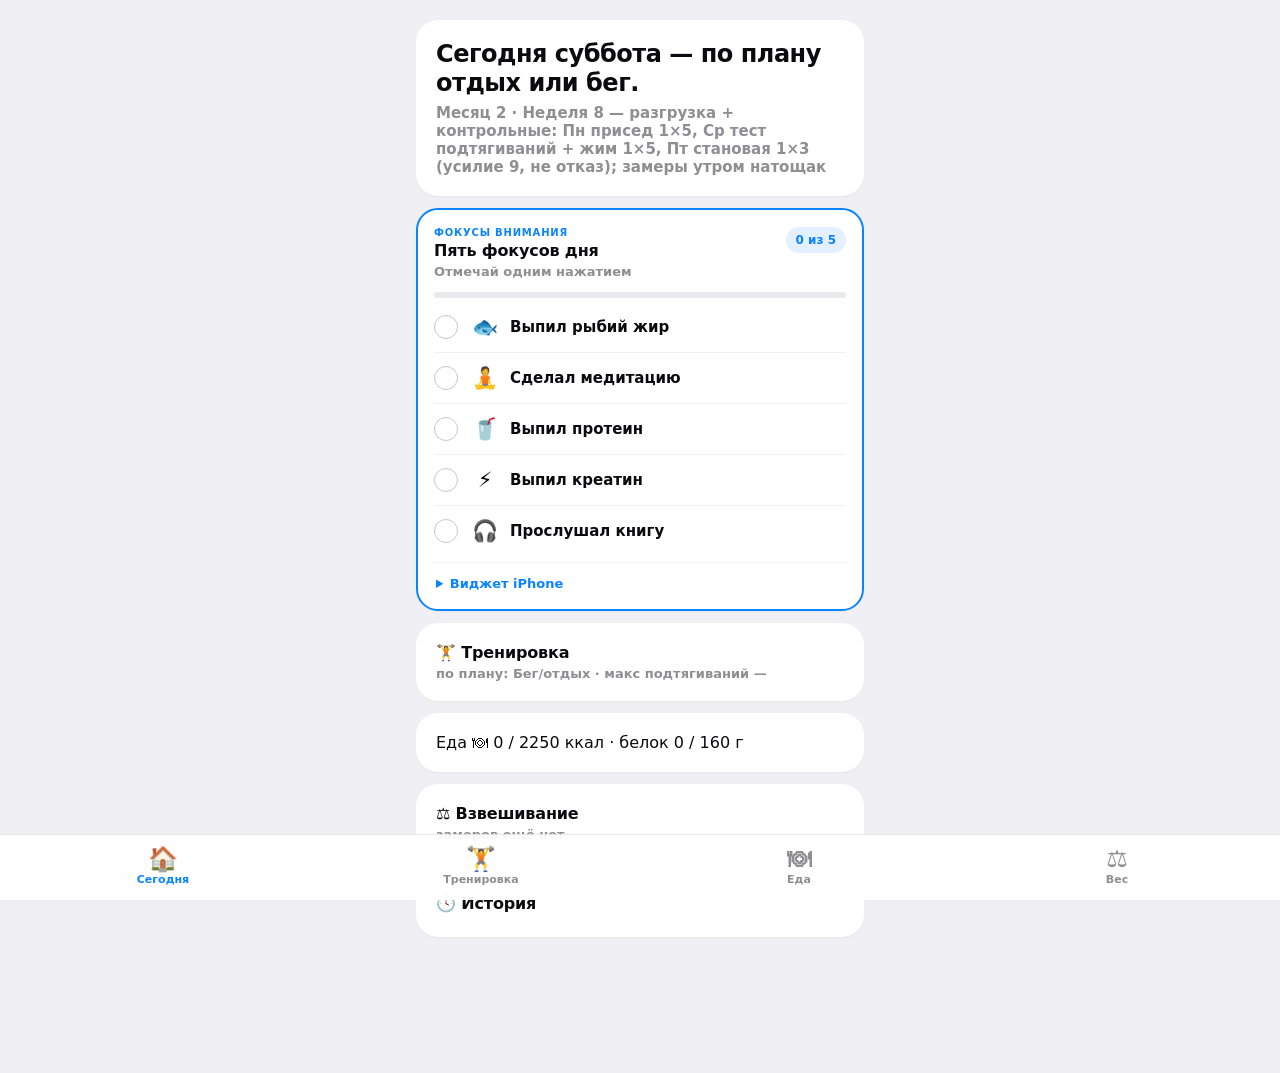
==== index.html @ a77c5654 "deploy: обновление приложения" ====
<!doctype html>
<html lang="ru">
<head>
<meta charset="utf-8">
<meta name="viewport" content="width=device-width, initial-scale=1, viewport-fit=cover">
<meta name="theme-color" content="#EFEFF4">
<title>Тренер</title>
<link rel="stylesheet" href="style.css">
<link rel="manifest" href="manifest.webmanifest">
<link rel="apple-touch-icon" href="icons/icon-180.png">
</head>
<body>
<div class="wrap">

  <!-- Экран: Сегодня (хаб) -->
  <section id="screen-today">
    <div class="card big">
      <h1 id="today-title"></h1>
      <div class="s" id="today-week"></div>
    </div>

    <button type="button" class="card accent card-btn" id="resume-tile" hidden></button>
    <button type="button" class="card card-btn" id="backup-tile" hidden></button>

    <div class="card habits-card" id="habits-card">
      <div class="habits-head">
        <div>
          <div class="habits-eyebrow">ФОКУСЫ ВНИМАНИЯ</div>
          <div class="history-title">Пять фокусов дня</div>
          <div class="history-sub" id="habits-summary"></div>
        </div>
        <div class="habits-count" id="habits-count"></div>
      </div>
      <div class="habits-progress" aria-hidden="true"><div id="habits-progress-fill"></div></div>
      <div class="habits-list">
        <button type="button" class="habit-row" id="habit-fish_oil" aria-pressed="false">
          <span class="habit-check" aria-hidden="true"></span>
          <span class="habit-icon" aria-hidden="true">🐟</span>
          <span class="habit-name">Выпил рыбий жир</span>
        </button>
        <button type="button" class="habit-row" id="habit-meditation" aria-pressed="false">
          <span class="habit-check" aria-hidden="true"></span>
          <span class="habit-icon" aria-hidden="true">🧘</span>
          <span class="habit-name">Сделал медитацию</span>
        </button>
        <button type="button" class="habit-row" id="habit-protein" aria-pressed="false">
          <span class="habit-check" aria-hidden="true"></span>
          <span class="habit-icon" aria-hidden="true">🥤</span>
          <span class="habit-name">Выпил протеин</span>
        </button>
        <button type="button" class="habit-row" id="habit-creatine" aria-pressed="false">
          <span class="habit-check" aria-hidden="true"></span>
          <span class="habit-icon" aria-hidden="true">⚡</span>
          <span class="habit-name">Выпил креатин</span>
        </button>
        <button type="button" class="habit-row" id="habit-audiobook" aria-pressed="false">
          <span class="habit-check" aria-hidden="true"></span>
          <span class="habit-icon" aria-hidden="true">🎧</span>
          <span class="habit-name">Прослушал книгу</span>
        </button>
      </div>
      <details class="focus-widget-settings" id="focus-widget-settings">
        <summary>Виджет iPhone</summary>
        <div class="focus-widget-body">
          <p class="focus-widget-lead">Отмечай фокусы здесь. Виджет на главном экране только показывает их и по нажатию открывает «Тренер».</p>

          <div id="focus-widget-disconnected">
            <ol class="focus-widget-steps">
              <li>Создай бесплатный GitHub-токен с единственным правом <b>Gists: Read and write</b>.</li>
              <li>Вставь его ниже — приложение само создаст secret Gist.</li>
            </ol>
            <a class="focus-widget-link" href="https://github.com/settings/personal-access-tokens/new" target="_blank" rel="noreferrer">Создать токен на GitHub ↗</a>
            <label class="focus-widget-label" for="focus-widget-token">GitHub-токен</label>
            <input type="password" id="focus-widget-token" class="focus-widget-input" autocomplete="off" autocapitalize="off" spellcheck="false" placeholder="github_pat_…">
            <button type="button" class="btn btn-accent btn-wide" id="focus-widget-connect">Подключить виджет</button>
            <p class="focus-widget-privacy">Токен хранится только на этом iPhone и не входит в резервную копию. В Gist передаются лишь пять отметок за сегодня.</p>
          </div>

          <div id="focus-widget-connected" hidden>
            <div class="focus-widget-ready">✓ Синхронизация подключена</div>
            <label class="focus-widget-label" for="focus-widget-gist-id">Код виджета для Scriptable</label>
            <div class="focus-widget-code-row">
              <input type="text" id="focus-widget-gist-id" class="focus-widget-input" readonly>
              <button type="button" class="btn" id="focus-widget-copy">Копировать</button>
            </div>
            <a class="btn btn-wide focus-widget-download" id="focus-widget-download" href="widget/focus-widget.js" download="Фокусы дня.js">Скачать скрипт виджета</a>
            <a class="focus-widget-link" href="widget/setup.html" target="_blank">Инструкция установки ↗</a>
            <button type="button" class="focus-widget-reset" id="focus-widget-reset">Сбросить подключение на этом iPhone</button>
          </div>

          <p class="focus-widget-status" id="focus-widget-status" hidden></p>
          <p class="error focus-widget-error" id="focus-widget-error" hidden></p>
        </div>
      </details>
      <div class="focus-viewer-notice" id="focus-viewer-notice" hidden></div>
    </div>

    <button type="button" class="card card-btn" id="hub-workout-tile">
      <div class="history-title">🏋️ Тренировка</div>
      <div class="history-sub" id="hub-workout-sub"></div>
    </button>

    <button type="button" class="card card-btn" id="food-tile">Еда 🍽</button>

    <button type="button" class="card card-btn" id="hub-weights-tile">
      <div class="history-title">⚖️ Взвешивание</div>
      <div class="history-sub" id="hub-weights-sub"></div>
    </button>

    <button type="button" class="card card-btn" id="hub-history-tile">
      <div class="history-title">🕓 История</div>
    </button>

    <div class="error" id="today-error" hidden></div>
  </section>

  <!-- Экран: Тренировка -->
  <section id="screen-workout" hidden>
    <div class="card big">
      <h1 id="workout-title"></h1>
      <div class="s" id="workout-week"></div>
    </div>

    <button type="button" class="card accent card-btn" id="workout-resume-tile" hidden></button>
    <button type="button" class="card accent card-btn" id="workout-measure-tile" hidden>Замеры 📏 — рабочие максимумы месяца</button>
    <button type="button" class="card card-btn" id="workout-boost-tile" hidden></button>

    <button type="button" class="card mini card-btn" id="workout-pullup-tile">
      <div class="l">Максимум подтягиваний</div>
      <div class="v" id="workout-pullup-value"></div>
    </button>
    <div class="error" id="workout-error" hidden></div>

    <div class="grid grid2">
      <button type="button" class="btn" id="btn-day-a">Силовая A</button>
      <button type="button" class="btn" id="btn-day-b">Силовая B</button>
      <button type="button" class="btn" id="btn-day-c">Силовая C</button>
      <button type="button" class="btn" id="btn-run">Бег 🏃</button>
    </div>
  </section>

  <!-- Экран: История -->
  <section id="screen-history" hidden>
    <div class="hd"><span class="step">История</span></div>

    <div class="card flash" id="history-flash" hidden></div>

    <!-- Кнопки над списком: копии историй копятся, листать вниз за кнопками неудобно (заказ CEO 08.07). -->
    <div class="grid grid2">
      <button type="button" class="btn" id="history-export">Сохранить копию 📤</button>
      <button type="button" class="btn" id="history-import">Восстановить из копии 📥</button>
    </div>
    <input type="file" id="history-file-input" accept="application/json,.json" hidden>
    <div class="error" id="history-error" hidden></div>

    <button type="button" class="btn btn-wide" id="btn-history-back">← Сегодня</button>

    <div id="history-list"></div>
  </section>

  <!-- Экран: Сессия -->
  <section id="screen-session" hidden>
    <div class="hd"><span class="step" id="session-step"></span><span class="pill" id="session-pill"></span></div>

    <div class="card strip" id="session-strip" hidden></div>

    <div class="card flash" id="session-flash" hidden></div>

    <div class="effort-overlay" id="session-effort" hidden>
      <div class="effort-sheet" id="session-effort-sheet" role="dialog" aria-modal="true" aria-labelledby="session-effort-title" tabindex="-1">
        <div class="session-eyebrow">Упражнение записано</div>
        <h2 id="session-effort-title">Насколько тяжело было?</h2>
        <p class="effort-exercise" id="session-effort-exercise"></p>
        <label class="effort-comment-label" for="session-effort-comment">Комментарий на следующий раз</label>
        <textarea id="session-effort-comment" class="effort-comment-input" rows="2" maxlength="160" placeholder="Например: добавить 2,5 кг (необязательно)"></textarea>
        <p class="effort-comment-help">Покажем его рядом с результатом прошлой тренировки.</p>
        <div class="effort-grid" id="session-effort-grid" aria-label="Фактическое усилие от 1 до 10"></div>
        <div class="effort-scale-help"><span>1 — очень легко</span><span>10 — предел</span></div>
        <p class="effort-rir">7 ≈ осталось 3 повтора · 8 ≈ 2 · 9 ≈ 1</p>
        <button type="button" class="btn btn-accent btn-wide effort-save" id="session-effort-save" disabled>Сохранить</button>
      </div>
    </div>

    <div class="card big session-exercise-card">
      <div class="session-exercise-head">
        <div class="session-exercise-copy">
          <div class="session-eyebrow">Текущее упражнение</div>
          <h1 id="session-exercise"></h1>
        </div>
      </div>
      <div class="session-scheme-chips" id="session-scheme"></div>
      <div class="note" id="session-note" hidden></div>

      <div class="session-previous" id="session-last">
        <div class="session-previous-head">
          <div class="l">Прошлый раз</div>
          <div class="session-previous-date" id="session-last-date" hidden></div>
        </div>
        <div class="session-last-sets" id="session-last-value"></div>
        <div class="session-last-comment" id="session-last-comment" hidden></div>
      </div>

      <button type="button" class="session-meta-row session-meta-button" id="session-pullup-max" hidden>
        <div class="l">Максимум подтягиваний</div>
        <div class="v" id="session-pullup-max-value"></div>
      </button>

      <div class="session-meta-row" id="session-recorded" hidden>
        <div class="l">Записано</div>
        <div class="v" id="session-recorded-value"></div>
      </div>
    </div>

    <div class="input-row" id="session-input-row">
      <input type="text" inputmode="text" id="session-input" placeholder="напр. 50-5,5,5 или 50-5 52-5">
      <button type="button" class="btn btn-accent" id="session-submit">Записать</button>
    </div>
    <div class="error" id="session-error" hidden></div>

    <button type="button" class="card card-btn timer" id="session-timer" aria-label="Запустить таймер отдыха на 2 минуты">
      <div class="l" id="session-timer-label">Отдых · нажми запустить</div>
      <div class="timer-digits" id="session-timer-value">2:00</div>
    </button>
    <div class="grid grid2 rest-presets">
      <button type="button" class="btn" id="btn-rest-a" data-duration="60" aria-label="Запустить таймер отдыха на 1:00">1:00</button>
      <button type="button" class="btn" id="btn-rest-b" data-duration="90" aria-label="Запустить таймер отдыха на 1:30">1:30</button>
    </div>

    <!-- Кнопка «Больно 🚑» убрана по решению CEO 10.07.2026 (не актуальна).
         painFlag в модели данных и рендер старых записей «🚑 больно» в истории сохранены. -->
    <div class="grid grid2" id="session-actions">
      <button type="button" class="btn btn-accent" id="session-same">Так же ✅</button>
      <button type="button" class="btn" id="session-skip">Пропуск ⏭</button>
    </div>

    <div class="grid grid2">
      <button type="button" class="btn" id="session-back">← назад</button>
      <button type="button" class="btn" id="session-forward">вперёд →</button>
    </div>
  </section>

  <!-- Экран: итоги завершённой силовой -->
  <section id="screen-done" hidden>
    <div class="card big done-hero">
      <div class="session-eyebrow" id="done-eyebrow"></div>
      <h1>Тренировка завершена 💪</h1>
      <div class="s" id="done-summary"></div>
    </div>
    <div class="card done-card">
      <div class="history-title">Итоги тренировки</div>
      <div class="done-list" id="done-list"></div>
    </div>
    <button type="button" class="btn btn-wide btn-accent" id="done-back">Окей</button>
    <button type="button" class="btn btn-wide" id="done-edit">Исправить результаты</button>
  </section>

  <!-- Экран: Бег -->
  <section id="screen-run" hidden>
    <div class="card big"><h1>Пробежка записана 🏃</h1></div>
    <div class="input-row">
      <input type="text" id="run-input" placeholder="напр. 5 км, 30 мин">
    </div>
    <button type="button" class="btn btn-wide btn-accent" id="run-done">Готово</button>
  </section>

  <!-- Экран: Еда (дневник калорий; дизайн_питание_фото_еды.md) -->
  <section id="screen-food" hidden>
    <div class="hd"><span class="step">Еда</span></div>

    <div class="card flash" id="food-flash" hidden></div>

    <div class="card big">
      <h1 id="food-totals-kcal"></h1>
      <div class="bar"><div class="bar-fill" id="food-bar-kcal"></div></div>
      <div class="s" id="food-totals-protein"></div>
      <div class="bar"><div class="bar-fill accent" id="food-bar-protein"></div></div>
    </div>

    <button type="button" class="card accent card-btn" id="food-pending-tile" hidden></button>

    <div class="card mini" id="food-busy" hidden><div class="v">Распознаю… ⏳</div></div>

    <div class="card" id="food-draft" hidden>
      <div class="l">Проверь и запиши</div>
      <div class="input-row">
        <input type="text" id="food-draft-name" placeholder="название блюда">
      </div>
      <div class="input-row">
        <input type="number" inputmode="numeric" id="food-draft-kcal" placeholder="ккал">
        <input type="number" inputmode="numeric" id="food-draft-protein" placeholder="белок, г">
      </div>
      <div class="grid grid3" id="food-portion-row">
        <button type="button" class="btn" id="food-portion-half">½ порции</button>
        <button type="button" class="btn" id="food-portion-one">1</button>
        <button type="button" class="btn" id="food-portion-big">1½</button>
      </div>
      <div class="grid grid2">
        <button type="button" class="btn btn-accent" id="food-draft-save">Записать</button>
        <button type="button" class="btn" id="food-draft-cancel">Отмена</button>
      </div>
      <button type="button" class="btn btn-wide btn-danger" id="food-draft-delete" hidden>Удалить запись</button>
    </div>

    <div id="food-list"></div>

    <div class="grid grid2">
      <button type="button" class="btn btn-accent" id="food-photo-btn">📷 Фото</button>
      <button type="button" class="btn" id="food-text-btn">✍️ Текстом</button>
    </div>
    <input type="file" id="food-file-input" accept="image/*" hidden>

    <div class="input-row" id="food-text-row" hidden>
      <input type="text" id="food-text-input" placeholder="напр. 2 яйца и творог 200 г">
      <button type="button" class="btn btn-accent" id="food-text-submit">Оценить</button>
    </div>

    <div class="error" id="food-error" hidden></div>

    <div class="card" id="food-settings" hidden>
      <div class="l">Настройки еды</div>
      <input type="password" id="food-key-input" placeholder="Ключ API (sk-ant-…)">
      <div class="input-row">
        <input type="number" inputmode="numeric" id="food-goal-kcal" placeholder="цель, ккал">
        <input type="number" inputmode="numeric" id="food-goal-protein" placeholder="цель белка, г">
      </div>
      <button type="button" class="btn btn-wide" id="food-settings-save">Сохранить настройки</button>
    </div>
    <button type="button" class="btn btn-wide" id="food-settings-btn">⚙️ Настройки еды</button>

    <button type="button" class="btn btn-wide" id="food-back">← Сегодня</button>
  </section>

  <!-- Экран: Взвешивание (дизайн_v7_хаб_и_взвешивание.md, раздел 2) -->
  <section id="screen-weights" hidden>
    <div class="hd"><span class="step">Взвешивание</span></div>

    <div class="card flash" id="weights-flash" hidden></div>

    <div class="card big">
      <h1 id="weights-latest-value"></h1>
      <div class="s" id="weights-latest-sub"></div>
    </div>

    <button type="button" class="card card-btn tile-row" id="weights-bodycomp-tile" hidden>
      <div>
        <div class="history-title">🧬 Состав тела</div>
        <div class="history-sub" id="weights-bodycomp-sub"></div>
      </div>
      <div class="tile-arr">›</div>
    </button>

    <div class="card mini" id="weights-busy" hidden><div class="v">Распознаю… ⏳</div></div>

    <div class="card" id="weights-draft" hidden>
      <div class="l">Проверь и запиши</div>
      <div class="input-row">
        <input type="number" inputmode="decimal" id="wd-weight" placeholder="вес, кг">
      </div>
      <div class="input-row">
        <input type="number" inputmode="decimal" id="wd-fatPct" placeholder="жир, %">
        <input type="number" inputmode="decimal" id="wd-muscleKg" placeholder="мышцы, кг">
      </div>
      <div class="l" style="margin-top:10px">Состав тела (со скрина)</div>
      <div class="input-row">
        <input type="number" inputmode="decimal" id="wd-subFatPct" placeholder="подкожный жир, %">
        <input type="number" inputmode="decimal" id="wd-visceral" placeholder="висцеральный жир">
      </div>
      <div class="input-row">
        <input type="number" inputmode="decimal" id="wd-waterPct" placeholder="вода, %">
        <input type="number" inputmode="decimal" id="wd-musclePct" placeholder="доля мышц, %">
      </div>
      <div class="input-row">
        <input type="number" inputmode="decimal" id="wd-skeletalPct" placeholder="скелетные мышцы, %">
        <input type="number" inputmode="decimal" id="wd-proteinPct" placeholder="белок, %">
      </div>
      <div class="input-row">
        <input type="number" inputmode="decimal" id="wd-boneKg" placeholder="кости, кг">
        <input type="number" inputmode="decimal" id="wd-leanKg" placeholder="без жира, кг">
      </div>
      <div class="input-row">
        <input type="number" inputmode="decimal" id="wd-bmrKcal" placeholder="базовый расход, ккал">
        <input type="number" inputmode="decimal" id="wd-bmi" placeholder="ИМТ">
      </div>
      <div class="input-row">
        <input type="number" inputmode="decimal" id="wd-bioAge" placeholder="биологический возраст">
      </div>
      <div class="grid grid2">
        <button type="button" class="btn btn-accent" id="weights-draft-save">Записать</button>
        <button type="button" class="btn" id="weights-draft-cancel">Отмена</button>
      </div>
      <button type="button" class="btn btn-wide btn-danger" id="weights-draft-delete" hidden>Удалить запись</button>
    </div>

    <div id="weights-list"></div>

    <div class="grid grid2">
      <button type="button" class="btn btn-accent" id="weights-screen-btn">📷 Скрин весов</button>
      <button type="button" class="btn" id="weights-manual-btn">✍️ Вручную</button>
    </div>
    <input type="file" id="weights-file-input" accept="image/*" multiple hidden>

    <div class="error" id="weights-error" hidden></div>
  </section>

  <section id="screen-bodycomp" hidden>
    <div class="hd"><span class="step">Состав тела</span><button type="button" class="pill" id="bodycomp-back">← Вес</button></div>
    <div class="card" id="bodycomp-card"></div>
  </section>

</div>
<nav id="tabbar">
  <button type="button" class="tab" id="tab-today"><span class="i">🏠</span>Сегодня</button>
  <button type="button" class="tab" id="tab-workout"><span class="i">🏋️</span>Тренировка</button>
  <button type="button" class="tab" id="tab-food"><span class="i">🍽</span>Еда</button>
  <button type="button" class="tab" id="tab-weights"><span class="i">⚖️</span>Вес</button>
</nav>
<div id="app-version" class="app-version" hidden></div>
<script type="module" src="ui/app.js"></script>
<script>
if ("serviceWorker" in navigator) navigator.serviceWorker.register("sw.js");
</script>
</body>
</html>
---- style.css ----
/* Токены — строго по макеты/4_bento_ios.html (утверждённый макет). */

* { margin: 0; padding: 0; box-sizing: border-box; -webkit-font-smoothing: antialiased; -webkit-tap-highlight-color: transparent; }

/* Защита: автор-правило с display (например .card-btn) иначе перебивает
   юзер-агентское [hidden]{display:none} — порядок cascade решает происхождение
   раньше специфичности, так что author-normal побеждает UA-normal всегда. */
[hidden] { display: none !important; }

html, body { background: #EFEFF4; min-height: 100vh; }
body {
  font-family: -apple-system, system-ui, 'Helvetica Neue', Arial, sans-serif;
  color: #0B0B0F;
  padding-top: env(safe-area-inset-top); /* viewport-fit=cover: контент не под статус-баром */
  padding-bottom: 84px; /* компенсация фикс. панели вкладок, чтобы контент не прятался под ней */
}
body.no-tabbar { padding-bottom: 0; } /* панель скрыта в фокус-режимах (сессия/итоги/бег) */

.wrap { max-width: 480px; margin: 0 auto; padding: 20px 16px 40px; }

.hd { display: flex; justify-content: space-between; align-items: center; margin: 6px 4px 16px; }
.step { font-size: 13px; font-weight: 600; color: #8E8E93; }
.pill { font-size: 13px; font-weight: 600; color: #0A84FF; background: #E5F0FF; padding: 6px 12px; border-radius: 100px; }

.card { background: #fff; border-radius: 22px; padding: 20px; margin-bottom: 12px; box-shadow: 0 1px 2px rgba(0, 0, 0, .04); }
.card.big h1 { font-size: 24px; font-weight: 800; letter-spacing: -.02em; line-height: 1.2; margin-bottom: 6px; }
.card.big .s { font-size: 15px; color: #8E8E93; font-weight: 600; }
.card.accent { background: #0A84FF; color: #fff; }
.card.accent .s { color: #cfe4ff; }
.card.accent .history-sub { color: #cfe4ff; }

.card-btn { border: 0; font: inherit; text-align: left; width: 100%; cursor: pointer; color: inherit; }

.habits-card {
  padding: 17px 16px 10px;
  border: 2px solid #0A84FF;
}
.habits-head {
  display: flex;
  align-items: flex-start;
  justify-content: space-between;
  gap: 12px;
}
.habits-eyebrow {
  margin-bottom: 3px;
  color: #0A84FF;
  font-size: 10px;
  font-weight: 800;
  letter-spacing: .08em;
}
.habits-count {
  flex: 0 0 auto;
  border-radius: 100px;
  padding: 6px 10px;
  color: #0A84FF;
  background: #E5F0FF;
  font-size: 12px;
  font-weight: 800;
  font-variant-numeric: tabular-nums;
}
.habits-progress {
  height: 6px;
  margin: 13px 0 4px;
  overflow: hidden;
  border-radius: 100px;
  background: #E9E9EE;
}
.habits-progress > div {
  width: 0;
  height: 100%;
  border-radius: inherit;
  background: #0A84FF;
  transition: width .2s ease;
}
.habits-list { margin-top: 4px; }
.habit-row {
  display: grid;
  grid-template-columns: 26px 34px minmax(0, 1fr);
  align-items: center;
  gap: 8px;
  width: 100%;
  min-height: 51px;
  border: 0;
  border-bottom: 1px solid #EFEFF4;
  color: inherit;
  background: transparent;
  font: inherit;
  text-align: left;
  cursor: pointer;
}
.habit-row:last-child { border-bottom: 0; }
.habit-check {
  display: grid;
  place-items: center;
  width: 24px;
  height: 24px;
  border: 1.5px solid #C7C7CC;
  border-radius: 50%;
  color: #fff;
  font-size: 14px;
  font-weight: 900;
  line-height: 1;
}
.habit-icon { font-size: 21px; text-align: center; }
.habit-name { font-size: 15px; font-weight: 750; }
.habit-row.done .habit-check { border-color: #34C759; background: #34C759; }
.habit-row.done .habit-name { color: #636366; }
.habit-row:active { opacity: .58; }

.focus-widget-settings {
  margin-top: 5px;
  border-top: 1px solid #EFEFF4;
}
.focus-widget-settings summary {
  padding: 13px 2px 8px;
  color: #0A84FF;
  font-size: 13px;
  font-weight: 750;
  cursor: pointer;
  list-style-position: inside;
}
.focus-widget-body { padding: 3px 2px 6px; }
.focus-widget-lead,
.focus-widget-privacy,
.focus-widget-status {
  color: #636366;
  font-size: 12px;
  line-height: 1.4;
}
.focus-widget-steps {
  margin: 10px 0 8px 18px;
  color: #3A3A3C;
  font-size: 12px;
  line-height: 1.45;
}
.focus-widget-link {
  display: inline-block;
  margin: 4px 0 10px;
  color: #0A84FF;
  font-size: 12px;
  font-weight: 700;
  text-decoration: none;
}
.focus-widget-label {
  display: block;
  margin: 4px 0 6px;
  color: #3A3A3C;
  font-size: 11px;
  font-weight: 750;
}
.focus-widget-input {
  width: 100%;
  height: 42px;
  padding: 0 11px;
  border: 1px solid #D1D1D6;
  border-radius: 11px;
  outline: none;
  background: #F7F7FA;
  color: #0B0B0F;
  font: inherit;
  font-size: 13px;
}
.focus-widget-input:focus { border-color: #0A84FF; background: #fff; }
.focus-widget-settings .btn-wide { margin-top: 8px; }
.focus-widget-privacy { margin-top: 8px; color: #8E8E93; font-size: 11px; }
.focus-widget-ready {
  margin: 6px 0 12px;
  color: #248A3D;
  font-size: 13px;
  font-weight: 800;
}
.focus-widget-code-row { display: grid; grid-template-columns: minmax(0, 1fr) auto; gap: 7px; }
.focus-widget-code-row .btn { min-height: 42px; padding: 0 12px; }
.focus-widget-download {
  display: block;
  color: #0A84FF;
  background: #E5F0FF;
  text-align: center;
  text-decoration: none;
}
.focus-widget-reset {
  display: block;
  margin: 4px 0 0;
  border: 0;
  color: #8E8E93;
  background: transparent;
  font: inherit;
  font-size: 11px;
  text-decoration: underline;
  cursor: pointer;
}
.focus-widget-status { margin-top: 9px; color: #248A3D; font-weight: 700; }
.focus-widget-error { margin-top: 9px; }

.focus-viewer-notice {
  margin: 10px 0 12px;
  padding: 12px 14px;
  border: 1px solid #B9D8FF;
  border-radius: 14px;
  color: #24527A;
  background: #EEF7FF;
  font-size: 12px;
  font-weight: 650;
  line-height: 1.4;
}
body.focus-viewer #tabbar,
body.focus-viewer #hub-workout-tile,
body.focus-viewer #food-tile,
body.focus-viewer #hub-weights-tile,
body.focus-viewer #hub-history-tile { display: none !important; }
body.focus-viewer .habit-row { pointer-events: none; cursor: default; }

.note { font-size: 13px; color: #8E8E93; margin-top: 8px; line-height: 1.35; }

.mini .l { font-size: 12px; color: #8E8E93; font-weight: 600; margin-bottom: 6px; }
.mini .v { font-size: 19px; font-weight: 800; letter-spacing: -.01em; }

.effort-overlay {
  position: fixed;
  inset: 0;
  z-index: 40;
  display: flex;
  align-items: flex-end;
  justify-content: center;
  padding: calc(16px + env(safe-area-inset-top)) 16px calc(16px + env(safe-area-inset-bottom));
  background: rgba(11, 11, 15, .55);
}
.effort-sheet {
  width: min(448px, 100%);
  max-height: calc(100dvh - 32px - env(safe-area-inset-top) - env(safe-area-inset-bottom));
  overflow-y: auto;
  padding: 22px 18px 18px;
  border-radius: 24px;
  background: #fff;
  box-shadow: 0 18px 60px rgba(0, 0, 0, .22);
}
.effort-sheet h2 {
  font-size: 24px;
  line-height: 1.15;
  letter-spacing: -.02em;
}
.effort-exercise {
  margin-top: 6px;
  color: #636366;
  font-size: 14px;
  font-weight: 600;
  line-height: 1.35;
}
.effort-comment-label {
  display: block;
  margin-top: 16px;
  color: #25252A;
  font-size: 13px;
  font-weight: 750;
}
.effort-comment-input {
  width: 100%;
  min-height: 62px;
  margin-top: 7px;
  padding: 11px 12px;
  resize: none;
  border: 1px solid #E5E5EA;
  border-radius: 13px;
  outline: none;
  color: #0B0B0F;
  background: #F7F9FC;
  font: inherit;
  font-size: 14px;
  line-height: 1.35;
}
.effort-comment-input:focus { border-color: #0A84FF; background: #fff; }
.effort-comment-help {
  margin-top: 5px;
  color: #8E8E93;
  font-size: 11px;
  font-weight: 600;
  line-height: 1.3;
}
.effort-grid {
  display: grid;
  grid-template-columns: repeat(5, minmax(0, 1fr));
  gap: 8px;
  margin-top: 18px;
}
.effort-button {
  min-height: 52px;
  border: 0;
  border-radius: 14px;
  color: #0B0B0F;
  background: #F2F2F7;
  font: inherit;
  font-size: 20px;
  font-weight: 800;
  cursor: pointer;
}
.effort-button:active { background: #DDEBFF; color: #0A84FF; }
.effort-button.selected {
  color: #fff;
  background: #0A84FF;
  box-shadow: 0 0 0 3px rgba(10, 132, 255, .18);
}
.effort-scale-help {
  display: flex;
  justify-content: space-between;
  gap: 12px;
  margin-top: 9px;
  color: #8E8E93;
  font-size: 11px;
  font-weight: 600;
}
.effort-rir {
  margin-top: 13px;
  padding: 10px 12px;
  border-radius: 12px;
  color: #4A4A50;
  background: #F7F9FC;
  font-size: 12px;
  font-weight: 650;
  line-height: 1.35;
  text-align: center;
}
.effort-save { margin-top: 14px; }

.session-exercise-head {
  display: flex;
  align-items: flex-start;
  justify-content: space-between;
  gap: 10px;
}
.session-exercise-copy { min-width: 0; }
.session-eyebrow { color: #8E8E93; font-size: 12px; font-weight: 600; margin-bottom: 3px; }
.session-scheme-chips {
  display: flex;
  flex-wrap: wrap;
  gap: 6px;
  margin-top: 8px;
}
.session-scheme-chip {
  border-radius: 100px;
  padding: 5px 9px;
  color: #4A4A50;
  background: #F2F2F7;
  font-size: 12px;
  font-weight: 700;
}
.session-previous {
  margin-top: 12px;
  padding: 11px;
  border-radius: 14px;
  background: #F7F9FC;
}
.session-previous-head {
  display: flex;
  align-items: baseline;
  justify-content: space-between;
  gap: 10px;
}
.session-previous .l { color: #8E8E93; font-size: 12px; font-weight: 700; }
.session-previous-date { color: #AEAEB2; font-size: 11px; font-weight: 600; }
.session-last-sets { display: flex; flex-wrap: wrap; gap: 6px; margin-top: 8px; }
.session-set-chip {
  border-radius: 10px;
  padding: 7px 9px;
  color: #25252A;
  background: #F2F2F7;
  font-size: 14px;
  font-weight: 800;
  font-variant-numeric: tabular-nums;
}
.session-last-empty { color: #8E8E93; font-size: 14px; font-weight: 700; }
.session-last-comment {
  margin-top: 9px;
  padding-top: 8px;
  border-top: 1px solid #E5E5EA;
  color: #0A67D8;
  font-size: 12px;
  font-weight: 750;
  line-height: 1.35;
  overflow-wrap: anywhere;
}
.session-meta-row {
  display: flex;
  align-items: center;
  justify-content: space-between;
  gap: 10px;
  width: 100%;
  margin-top: 10px;
  padding-top: 10px;
  border-top: 1px solid #EFEFF4;
}
.session-meta-row .l { flex: 0 0 auto; color: #8E8E93; font-size: 12px; font-weight: 600; }
.session-meta-row .v { min-width: 0; overflow: hidden; font-size: 16px; font-weight: 800; text-overflow: ellipsis; white-space: nowrap; }
.session-meta-button { border: 0; background: none; color: inherit; font: inherit; cursor: pointer; }

.done-hero { margin-top: 8px; }
.done-card { padding: 17px 16px 7px; }
.done-list { margin-top: 8px; }
.done-row {
  padding: 11px 0;
  border-top: 1px solid #EFEFF4;
}
.done-row:first-child { border-top: 0; }
.done-row-copy {
  display: flex;
  align-items: baseline;
  justify-content: space-between;
  gap: 12px;
}
.done-row-copy strong { min-width: 0; font-size: 14px; line-height: 1.3; }
.done-row-copy span {
  flex: 0 0 auto;
  max-width: 48%;
  color: #636366;
  font-size: 13px;
  font-weight: 700;
  line-height: 1.3;
  text-align: right;
}
.done-skipped .done-row-copy span, .done-pain .done-row-copy span { color: #8E8E93; }
.done-row-note {
  margin-top: 5px;
  color: #0A67D8;
  font-size: 12px;
  font-weight: 700;
  line-height: 1.35;
}

.flash { padding: 14px 18px; color: #8E8E93; font-size: 14px; line-height: 1.4; }
.flash.danger { color: #FF3B30; font-weight: 600; }

.grid { display: grid; gap: 12px; margin-bottom: 12px; }
.grid2 { grid-template-columns: 1fr 1fr; }
.grid3 { grid-template-columns: 1fr 1fr 1fr; }
.grid5 { grid-template-columns: repeat(5, 1fr); }

.btn { border: 0; border-radius: 18px; padding: 16px 6px; font-size: 15px; font-weight: 700; font-family: inherit; background: #fff; color: #0B0B0F; box-shadow: 0 1px 2px rgba(0, 0, 0, .04); cursor: pointer; }
.btn-accent { background: #0A84FF; color: #fff; }
.btn-danger { background: #fff; color: #FF3B30; }
.btn-wide { width: 100%; margin-bottom: 12px; }
.btn:disabled { opacity: .35; pointer-events: none; }
.grid3 .btn { font-size: 13px; padding: 14px 2px; }
.grid5 .btn { padding: 14px 0; }

.input-row { display: flex; gap: 8px; margin-bottom: 8px; }
.input-row input { flex: 1; min-width: 0; border: 0; border-radius: 14px; padding: 14px 16px; font-size: 16px; font-family: inherit; background: #fff; box-shadow: 0 1px 2px rgba(0, 0, 0, .04); }
.input-row input::placeholder { color: #8E8E93; }

.error { color: #FF3B30; font-size: 13px; font-weight: 600; margin: 0 4px 12px; }

.card.timer {
  text-align: center;
  min-height: 132px;
  display: flex;
  flex-direction: column;
  align-items: center;
  justify-content: center;
  transition: background-color .18s, color .18s, transform .18s;
}
.card.timer .l { font-size: 12px; color: #8E8E93; font-weight: 700; margin-bottom: 4px; }
.timer-digits { font-size: 56px; font-weight: 700; font-variant-numeric: tabular-nums; }
.card.timer.done { background: #0A84FF; color: #fff; }
.card.timer.done .l { color: #cfe4ff; }
.rest-presets .btn { font-size: 18px; }

@keyframes timer-alert-pulse {
  0%, 100% { background: #fff; color: #0B0B0F; transform: scale(1); }
  35%, 70% { background: #FF3B30; color: #fff; transform: scale(1.018); }
}
@keyframes timer-alert-label-pulse {
  0%, 100% { color: #8E8E93; }
  35%, 70% { color: rgba(255,255,255,.84); }
}
.card.timer.alerting { animation: timer-alert-pulse .72s ease-in-out; }
.card.timer.alerting .l { animation: timer-alert-label-pulse .72s ease-in-out; }

@media (prefers-reduced-motion: reduce) {
  .habits-progress > div { transition: none; }
  .card.timer.alerting { animation: none; background: #FF3B30; color: #fff; }
  .card.timer.alerting .l { animation: none; color: rgba(255,255,255,.84); }
}

p { color: #8E8E93; font-size: 15px; line-height: 1.4; }

/* История */
.history-title { font-size: 16px; font-weight: 800; letter-spacing: -.01em; margin-bottom: 4px; }
.history-sub { font-size: 13px; color: #8E8E93; font-weight: 600; }
.history-details { margin-top: 14px; padding-top: 14px; border-top: 1px solid #EFEFF4; }
.history-line { font-size: 14px; margin-bottom: 6px; display: flex; align-items: center; justify-content: space-between; gap: 8px; }
.history-line:last-child { margin-bottom: 0; }
.history-line.pain { color: #FF3B30; font-weight: 600; }
.history-line.skipped { color: #8E8E93; }
.line-edit { background: none; border: none; font-size: 16px; padding: 4px; cursor: pointer; }

/* Модуль «Еда»: прогресс-бары дня */
.bar { height: 8px; border-radius: 4px; background: rgba(120,120,128,.16); margin: 6px 0 10px; overflow: hidden; }
.bar-fill { height: 100%; border-radius: 4px; background: #34C759; transition: width .2s; }
.bar-fill.accent { background: #0A84FF; }
.bar-fill.over { background: #FF3B30; }

/* Нижняя панель вкладок (дизайн_v7_хаб_и_взвешивание.md, раздел 1). Видна на
   экранах-разделах (today/workout/food/weights/history), скрыта в фокус-режимах —
   управляется через showScreen()/body.no-tabbar в screens.js. */
#tabbar {
  position: fixed; left: 0; right: 0; bottom: 0;
  display: flex;
  background: rgba(255, 255, 255, .92);
  border-top: 1px solid rgba(60, 60, 67, .12);
  padding: 8px 4px calc(10px + env(safe-area-inset-bottom));
  z-index: 10;
}
.tab {
  flex: 1;
  display: flex; flex-direction: column; align-items: center; gap: 2px;
  border: 0; background: none; font: inherit; cursor: pointer;
  color: #8E8E93; font-size: 11px; font-weight: 600;
  padding: 4px 0;
}
.tab .i { font-size: 24px; line-height: 1; }
.tab.on { color: #0A84FF; }

/* Значок версии приложения — едва заметный, не перехватывает тапы (заказ CEO 09.07.2026).
   Поднят над панелью вкладок; когда панель скрыта (body.no-tabbar) — возвращается вниз. */
.app-version { position: fixed; left: 8px; bottom: calc(72px + env(safe-area-inset-bottom)); font-size: 10px; color: rgba(60,60,67,.3); pointer-events: none; user-select: none; }
body.no-tabbar .app-version { bottom: calc(4px + env(safe-area-inset-bottom)); }

/* Сессия v24: карточка упражнения никогда не ужимает и не обрезает данные.
   На высокой высоте таймер заполняет остаток экрана; если описание или прошлые
   подходы длинные, естественно прокручивается весь экран без перекрытий. */
body.session-mode .wrap {
  min-height: calc(100vh - env(safe-area-inset-top));
  min-height: calc(100dvh - env(safe-area-inset-top));
  padding: 8px 12px calc(12px + env(safe-area-inset-bottom));
}
#screen-session {
  min-height: calc(100vh - env(safe-area-inset-top) - env(safe-area-inset-bottom) - 20px);
  min-height: calc(100dvh - env(safe-area-inset-top) - env(safe-area-inset-bottom) - 20px);
  display: flex;
  flex-direction: column;
  gap: 8px;
}
#screen-session[hidden] { display: none !important; }
#screen-session > .hd,
#screen-session > .card,
#screen-session > .grid,
#screen-session > .input-row,
#screen-session > .error {
  flex: 0 0 auto;
  margin-bottom: 0;
}
#screen-session > .hd { margin: 0 4px; min-height: 34px; }
#screen-session .pill { padding: 5px 10px; }
#screen-session .card.strip { padding: 6px; }
#screen-session .dot { padding: 5px 2px; }
#screen-session > .session-exercise-card {
  flex: 0 0 auto;
  min-height: auto;
  padding: 15px;
}
#screen-session .session-exercise-card h1 { font-size: 21px; margin-bottom: 3px; }
#screen-session .session-exercise-card .note {
  display: block;
  overflow: visible;
  margin-top: 8px;
  overflow-wrap: anywhere;
}
#screen-session .session-meta-row { margin-top: 7px; padding-top: 7px; }
#screen-session .input-row { min-height: 46px; }
#screen-session .input-row input { padding: 11px 14px; }
#screen-session .input-row .btn { padding-top: 11px; padding-bottom: 11px; }
#screen-session > .card.timer {
  flex: 1 0 180px;
  min-height: 180px;
  padding: 10px;
}
#screen-session .timer-digits { font-size: clamp(48px, 15vw, 62px); }
#screen-session .grid .btn { min-height: 46px; padding-top: 11px; padding-bottom: 11px; }
#screen-session .rest-presets { flex-basis: 46px; }
#screen-session .rest-presets .btn { font-size: 17px; }

@media (max-height: 720px) {
  body.session-mode .wrap { padding-top: 5px; }
  #screen-session { gap: 6px; }
  #screen-session > .hd { min-height: 30px; }
  #screen-session .card.strip { padding: 4px 6px; }
  #screen-session .dot { padding: 3px 2px; }
  #screen-session .dot-name { display: none; }
  #screen-session > .session-exercise-card { flex: 0 0 auto; min-height: auto; padding: 10px 12px; }
  #screen-session .session-exercise-card h1 { font-size: 19px; }
  #screen-session .session-exercise-card .note { display: block; }
  #screen-session .session-scheme-chips { margin-top: 5px; }
  #screen-session .session-scheme-chip { padding: 4px 7px; font-size: 11px; }
  #screen-session .session-previous { margin-top: 7px; padding: 8px; }
  #screen-session .session-last-sets { margin-top: 5px; gap: 4px; }
  #screen-session .session-set-chip { padding: 5px 7px; font-size: 12px; }
  #screen-session .session-meta-row { margin-top: 5px; padding-top: 5px; }
  #screen-session > .card.timer { flex: 1 0 150px; min-height: 150px; }
  #screen-session .grid .btn { min-height: 42px; padding-top: 9px; padding-bottom: 9px; }
}

/* Полоска статусов упражнений сессии (Шаг 8): свободный порядок — видно, что
   записано, что пропущено, что осталось; тап по кружку = переход. */
.card.strip { display: flex; gap: 6px; padding: 10px 8px; }
.dot { flex: 1; border: 0; border-radius: 12px; padding: 8px 2px; background: #F2F2F7; font-family: inherit; cursor: pointer; }
.dot-icon { display: block; font-size: 15px; font-weight: 700; line-height: 1.15; color: #C7C7CC; }
.dot-name { display: block; font-size: 9px; font-weight: 700; color: #8E8E93; margin-top: 2px; }
.dot.here { background: #0A84FF; }
.dot.here .dot-icon { color: #fff; }
.dot.here .dot-name { color: rgba(255, 255, 255, .75); }
.dot.st-done { background: #E4F7EA; }
.dot.st-done .dot-icon { color: #28A745; }
.dot.st-skipped .dot-icon, .dot.st-pain .dot-icon { color: #8E8E93; }

/* Экран «Состав тела» (шаг 9) */
.tile-row { display: flex; justify-content: space-between; align-items: center; }
.tile-arr { color: #8E8E93; font-size: 20px; font-weight: 700; }
.m-row { display: flex; align-items: baseline; gap: 8px; padding: 9px 0; border-bottom: 1px solid #F0F0F4; font-variant-numeric: tabular-nums; }
.m-row:last-child { border-bottom: 0; padding-bottom: 0; }
.m-row:first-child { padding-top: 0; }
.m-name { font-size: 14px; color: #3C3C43; flex: 1; min-width: 0; }
.m-hist { display: block; font-size: 12px; color: #8E8E93; font-weight: 600; white-space: nowrap; overflow: hidden; text-overflow: ellipsis; }
.m-val { font-size: 15px; font-weight: 800; }
.m-delta { font-size: 12px; font-weight: 700; border-radius: 100px; padding: 2px 8px; min-width: 46px; text-align: center; }
.m-delta.good { color: #1D7A3A; background: #E4F5E9; }
.m-delta.bad { color: #C62F35; background: #FCE9EA; }
.m-delta.neutral { color: #8E8E93; background: #F0F0F4; }
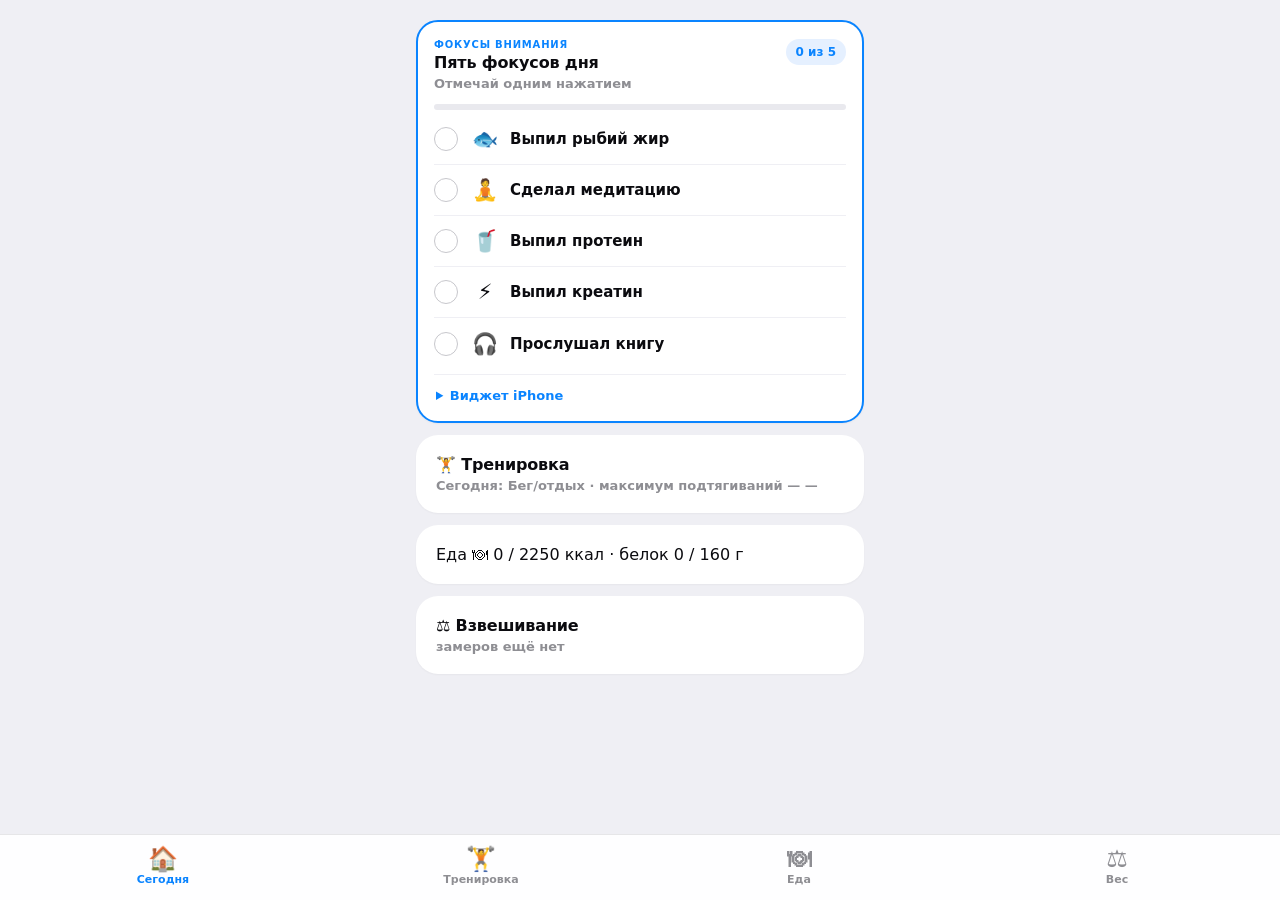
==== commit 7ed54b5e: "deploy: обновление приложения" ====
--- a/index.html
+++ b/index.html
@@ -14,11 +14,6 @@
 
   <!-- Экран: Сегодня (хаб) -->
   <section id="screen-today">
-    <div class="card big">
-      <h1 id="today-title"></h1>
-      <div class="s" id="today-week"></div>
-    </div>
-
     <button type="button" class="card accent card-btn" id="resume-tile" hidden></button>
     <button type="button" class="card card-btn" id="backup-tile" hidden></button>
 
@@ -107,17 +102,15 @@
       <div class="history-sub" id="hub-weights-sub"></div>
     </button>
 
-    <button type="button" class="card card-btn" id="hub-history-tile">
-      <div class="history-title">🕓 История</div>
-    </button>
-
     <div class="error" id="today-error" hidden></div>
   </section>
 
   <!-- Экран: Тренировка -->
   <section id="screen-workout" hidden>
     <div class="card big">
+      <div class="workout-eyebrow">ПЛАН НА СЕГОДНЯ</div>
       <h1 id="workout-title"></h1>
+      <div class="workout-guidance-label">КАК ТРЕНИРОВАТЬСЯ НА ЭТОЙ НЕДЕЛЕ</div>
       <div class="s" id="workout-week"></div>
     </div>
 
@@ -137,6 +130,10 @@
       <button type="button" class="btn" id="btn-day-c">Силовая C</button>
       <button type="button" class="btn" id="btn-run">Бег 🏃</button>
     </div>
+
+    <button type="button" class="card card-btn" id="workout-history-tile">
+      <div class="history-title">🕓 История тренировок</div>
+    </button>
   </section>
 
   <!-- Экран: История -->
@@ -153,7 +150,7 @@
     <input type="file" id="history-file-input" accept="application/json,.json" hidden>
     <div class="error" id="history-error" hidden></div>
 
-    <button type="button" class="btn btn-wide" id="btn-history-back">← Сегодня</button>
+    <button type="button" class="btn btn-wide" id="btn-history-back">← Тренировка</button>
 
     <div id="history-list"></div>
   </section>
--- a/style.css
+++ b/style.css
@@ -25,6 +25,10 @@
 .card { background: #fff; border-radius: 22px; padding: 20px; margin-bottom: 12px; box-shadow: 0 1px 2px rgba(0, 0, 0, .04); }
 .card.big h1 { font-size: 24px; font-weight: 800; letter-spacing: -.02em; line-height: 1.2; margin-bottom: 6px; }
 .card.big .s { font-size: 15px; color: #8E8E93; font-weight: 600; }
+.workout-eyebrow,
+.workout-guidance-label { color: #8E8E93; font-size: 10px; font-weight: 800; letter-spacing: .06em; }
+.workout-eyebrow { margin-bottom: 4px; }
+.workout-guidance-label { margin: 14px 0 4px; }
 .card.accent { background: #0A84FF; color: #fff; }
 .card.accent .s { color: #cfe4ff; }
 .card.accent .history-sub { color: #cfe4ff; }
@@ -206,8 +210,7 @@
 body.focus-viewer #tabbar,
 body.focus-viewer #hub-workout-tile,
 body.focus-viewer #food-tile,
-body.focus-viewer #hub-weights-tile,
-body.focus-viewer #hub-history-tile { display: none !important; }
+body.focus-viewer #hub-weights-tile { display: none !important; }
 body.focus-viewer .habit-row { pointer-events: none; cursor: default; }
 
 .note { font-size: 13px; color: #8E8E93; margin-top: 8px; line-height: 1.35; }
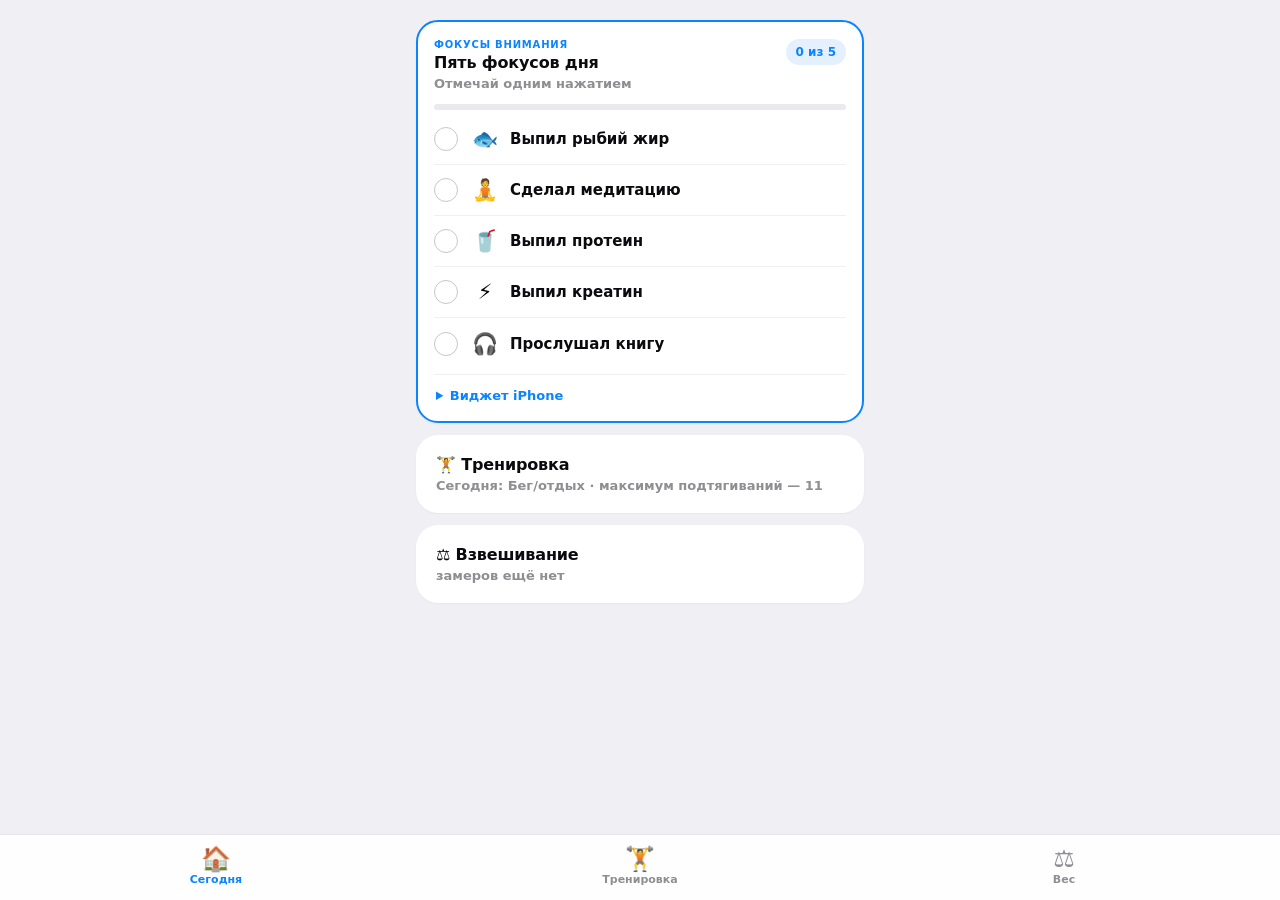
==== commit 73bb13e3: "deploy: обновление приложения" ====
--- a/index.html
+++ b/index.html
@@ -95,7 +95,10 @@
       <div class="history-sub" id="hub-workout-sub"></div>
     </button>
 
-    <button type="button" class="card card-btn" id="food-tile">Еда 🍽</button>
+    <!-- Модуль еды временно убран из интерфейса (CEO 18.08.2026).
+         Экран, логика и данны сохранены; для возврата достаточно снять hidden
+         с #food-tile и #tab-food. -->
+    <button type="button" class="card card-btn" id="food-tile" hidden>Еда 🍽</button>
 
     <button type="button" class="card card-btn" id="hub-weights-tile">
       <div class="history-title">⚖️ Взвешивание</div>
@@ -408,7 +411,7 @@
 <nav id="tabbar">
   <button type="button" class="tab" id="tab-today"><span class="i">🏠</span>Сегодня</button>
   <button type="button" class="tab" id="tab-workout"><span class="i">🏋️</span>Тренировка</button>
-  <button type="button" class="tab" id="tab-food"><span class="i">🍽</span>Еда</button>
+  <button type="button" class="tab" id="tab-food" hidden><span class="i">🍽</span>Еда</button>
   <button type="button" class="tab" id="tab-weights"><span class="i">⚖️</span>Вес</button>
 </nav>
 <div id="app-version" class="app-version" hidden></div>
--- a/style.css
+++ b/style.css
@@ -268,7 +268,10 @@
   color: #0B0B0F;
   background: #F7F9FC;
   font: inherit;
-  font-size: 14px;
+  /* iOS Safari автоматически масштабирует viewport при фокусе на поле
+     со шрифтом меньше 16px. После закрытия шторки этот масштаб мог
+     оставаться на следующем упражнении. */
+  font-size: 16px;
   line-height: 1.35;
 }
 .effort-comment-input:focus { border-color: #0A84FF; background: #fff; }
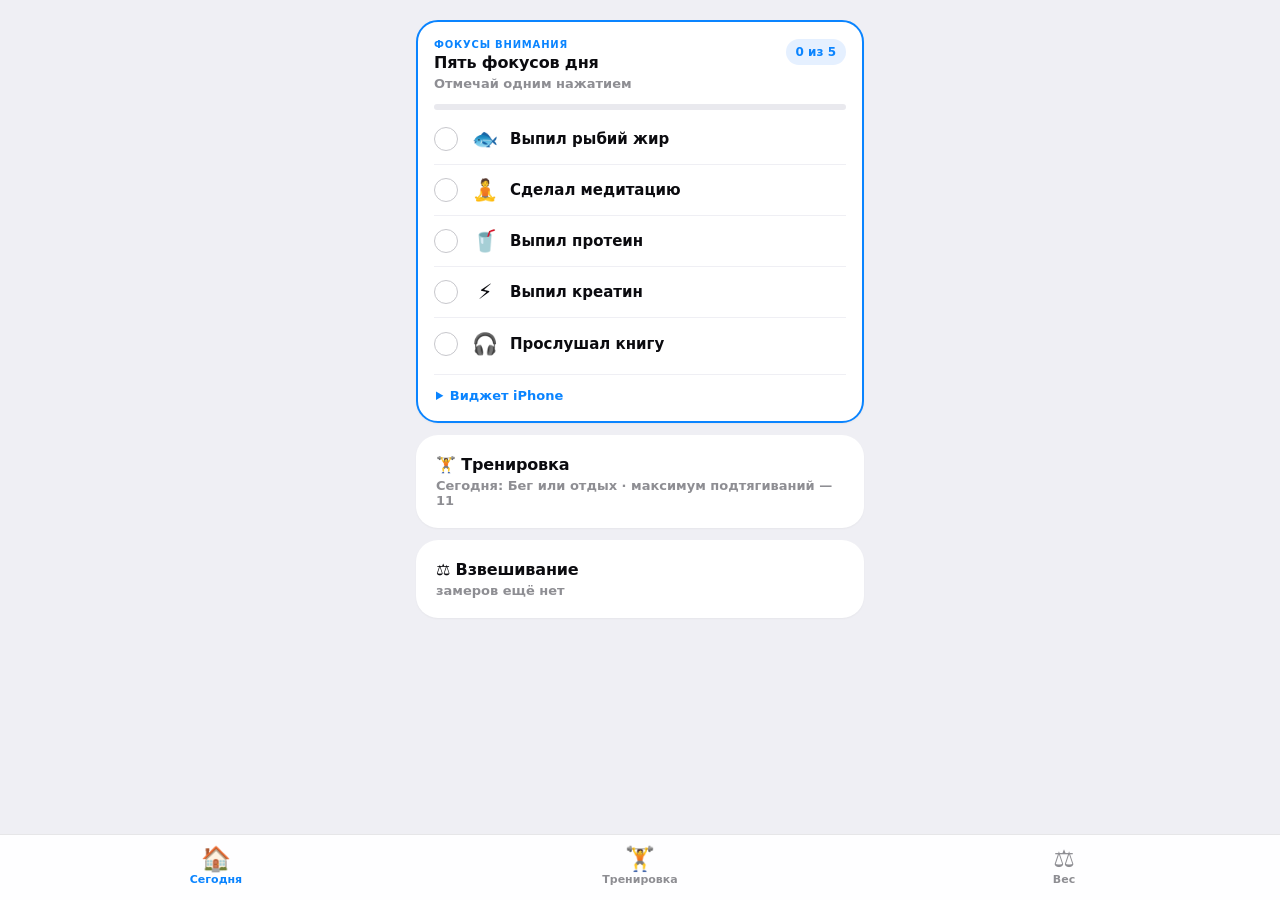
==== commit 810d6674: "deploy: обновление приложения" ====
--- a/index.html
+++ b/index.html
@@ -111,7 +111,7 @@
   <!-- Экран: Тренировка -->
   <section id="screen-workout" hidden>
     <div class="card big">
-      <div class="workout-eyebrow">ПЛАН НА СЕГОДНЯ</div>
+      <div class="workout-eyebrow" id="workout-program">ПЛАН НА СЕГОДНЯ</div>
       <h1 id="workout-title"></h1>
       <div class="workout-guidance-label">КАК ТРЕНИРОВАТЬСЯ НА ЭТОЙ НЕДЕЛЕ</div>
       <div class="s" id="workout-week"></div>
@@ -165,6 +165,28 @@
     <div class="card strip" id="session-strip" hidden></div>
 
     <div class="card flash" id="session-flash" hidden></div>
+
+    <div class="technique-overlay" id="session-technique" hidden>
+      <div class="technique-sheet" id="session-technique-sheet" role="dialog" aria-modal="true" aria-labelledby="session-technique-title" tabindex="-1">
+        <div class="technique-sheet-head">
+          <strong id="session-technique-title">Техника упражнения</strong>
+          <button type="button" class="technique-close" id="session-technique-close" aria-label="Закрыть технику">Готово</button>
+        </div>
+        <img id="session-technique-img" alt="" hidden>
+        <div class="technique-copy" id="session-technique-copy" hidden>
+          <div class="technique-label">Как выполнять</div>
+          <ol class="technique-steps" id="session-technique-steps"></ol>
+          <div class="technique-callout">
+            <div class="technique-label">Главное</div>
+            <p id="session-technique-focus"></p>
+          </div>
+          <div class="technique-label">Частые ошибки</div>
+          <ul class="technique-mistakes" id="session-technique-mistakes"></ul>
+          <div class="technique-safety" id="session-technique-safety" hidden></div>
+          <a class="technique-link" id="session-technique-link" href="#" target="_blank" rel="noopener noreferrer" hidden>Видео техники ↗</a>
+        </div>
+      </div>
+    </div>
 
     <div class="effort-overlay" id="session-effort" hidden>
       <div class="effort-sheet" id="session-effort-sheet" role="dialog" aria-modal="true" aria-labelledby="session-effort-title" tabindex="-1">
@@ -187,8 +209,10 @@
           <div class="session-eyebrow">Текущее упражнение</div>
           <h1 id="session-exercise"></h1>
         </div>
+        <button type="button" class="technique-open" id="session-technique-open" hidden>Техника</button>
       </div>
       <div class="session-scheme-chips" id="session-scheme"></div>
+      <div class="session-format" id="session-format" hidden></div>
       <div class="note" id="session-note" hidden></div>
 
       <div class="session-previous" id="session-last">
@@ -221,9 +245,10 @@
       <div class="l" id="session-timer-label">Отдых · нажми запустить</div>
       <div class="timer-digits" id="session-timer-value">2:00</div>
     </button>
-    <div class="grid grid2 rest-presets">
+    <div class="grid grid3 rest-presets">
       <button type="button" class="btn" id="btn-rest-a" data-duration="60" aria-label="Запустить таймер отдыха на 1:00">1:00</button>
       <button type="button" class="btn" id="btn-rest-b" data-duration="90" aria-label="Запустить таймер отдыха на 1:30">1:30</button>
+      <button type="button" class="btn" id="btn-rest-c" data-duration="240" aria-label="Запустить таймер отдыха на 4:00">4:00</button>
     </div>
 
     <!-- Кнопка «Больно 🚑» убрана по решению CEO 10.07.2026 (не актуальна).
--- a/style.css
+++ b/style.css
@@ -217,6 +217,103 @@
 
 .mini .l { font-size: 12px; color: #8E8E93; font-weight: 600; margin-bottom: 6px; }
 .mini .v { font-size: 19px; font-weight: 800; letter-spacing: -.01em; }
+
+.technique-overlay {
+  position: fixed;
+  inset: 0;
+  z-index: 50;
+  display: flex;
+  align-items: center;
+  justify-content: center;
+  padding: calc(12px + env(safe-area-inset-top)) 12px calc(12px + env(safe-area-inset-bottom));
+  background: rgba(11, 11, 15, .58);
+}
+.technique-sheet {
+  width: min(480px, 100%);
+  max-height: calc(100dvh - 24px - env(safe-area-inset-top) - env(safe-area-inset-bottom));
+  overflow-y: auto;
+  border-radius: 24px;
+  outline: none;
+  background: #fff;
+  box-shadow: 0 18px 60px rgba(0, 0, 0, .24);
+}
+.technique-sheet-head {
+  position: sticky;
+  top: 0;
+  z-index: 1;
+  display: flex;
+  align-items: center;
+  justify-content: space-between;
+  gap: 12px;
+  padding: 14px 16px;
+  background: rgba(255, 255, 255, .96);
+  border-bottom: 1px solid #EFEFF4;
+}
+.technique-sheet-head strong { font-size: 16px; line-height: 1.25; }
+.technique-close,
+.technique-open {
+  flex: 0 0 auto;
+  border: 0;
+  border-radius: 100px;
+  padding: 8px 12px;
+  color: #0A84FF;
+  background: #E5F0FF;
+  font: inherit;
+  font-size: 13px;
+  font-weight: 750;
+  cursor: pointer;
+}
+.technique-sheet img { display: block; width: 100%; }
+.technique-copy { padding: 17px 18px 20px; }
+.technique-label {
+  margin: 16px 0 7px;
+  color: #8E8E93;
+  font-size: 11px;
+  font-weight: 800;
+  letter-spacing: .06em;
+  text-transform: uppercase;
+}
+.technique-copy > .technique-label:first-child { margin-top: 0; }
+.technique-steps,
+.technique-mistakes {
+  padding-left: 21px;
+  color: #25252A;
+  font-size: 15px;
+  line-height: 1.45;
+}
+.technique-steps li,
+.technique-mistakes li { margin-bottom: 8px; }
+.technique-callout {
+  margin-top: 14px;
+  padding: 13px 14px;
+  border-radius: 14px;
+  color: #083B73;
+  background: #EAF4FF;
+}
+.technique-callout .technique-label { margin-top: 0; color: #0A67D8; }
+.technique-callout p { color: inherit; font-size: 14px; font-weight: 700; line-height: 1.4; }
+.technique-safety {
+  margin-top: 14px;
+  padding: 12px 13px;
+  border-radius: 13px;
+  color: #8A4B08;
+  background: #FFF4E5;
+  font-size: 13px;
+  font-weight: 650;
+  line-height: 1.4;
+}
+.technique-link {
+  display: block;
+  margin-top: 14px;
+  padding: 12px 14px;
+  border-radius: 13px;
+  color: #0A67D8;
+  background: #F2F7FF;
+  font-size: 14px;
+  font-weight: 750;
+  text-align: center;
+  text-decoration: none;
+}
 
 .effort-overlay {
   position: fixed;
@@ -348,6 +445,17 @@
   background: #F2F2F7;
   font-size: 12px;
   font-weight: 700;
+}
+.session-format {
+  margin-top: 9px;
+  padding: 9px 10px;
+  border-left: 3px solid #0A84FF;
+  border-radius: 0 10px 10px 0;
+  color: #31516F;
+  background: #F2F7FF;
+  font-size: 12px;
+  font-weight: 650;
+  line-height: 1.35;
 }
 .session-previous {
   margin-top: 12px;
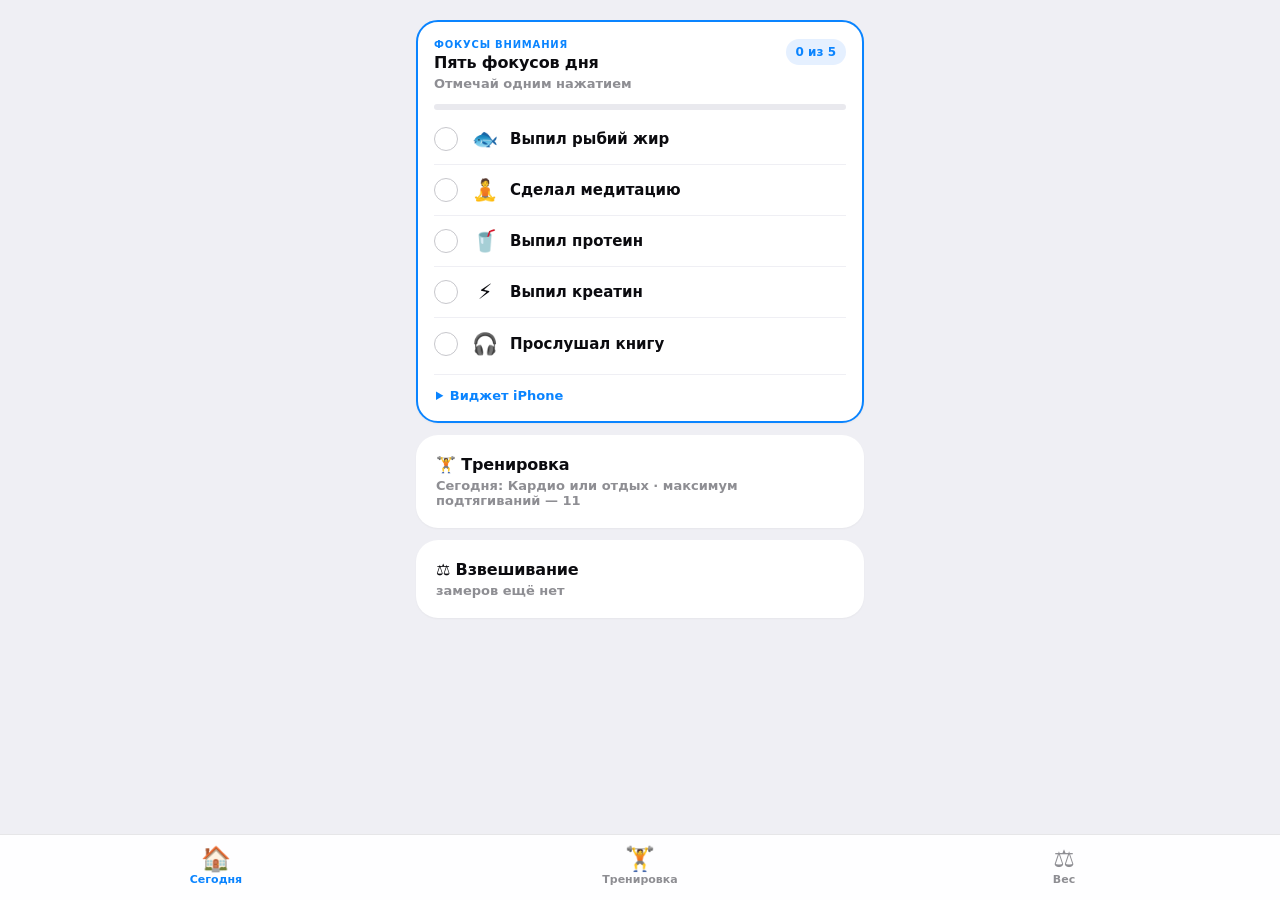
==== commit 94fdce8c: "deploy: обновление приложения" ====
--- a/index.html
+++ b/index.html
@@ -281,7 +281,10 @@
 
   <!-- Экран: Бег -->
   <section id="screen-run" hidden>
-    <div class="card big"><h1>Пробежка записана 🏃</h1></div>
+    <div class="card big">
+      <h1 id="run-title">Пробежка записана 🏃</h1>
+      <div class="s" id="run-guidance" hidden></div>
+    </div>
     <div class="input-row">
       <input type="text" id="run-input" placeholder="напр. 5 км, 30 мин">
     </div>
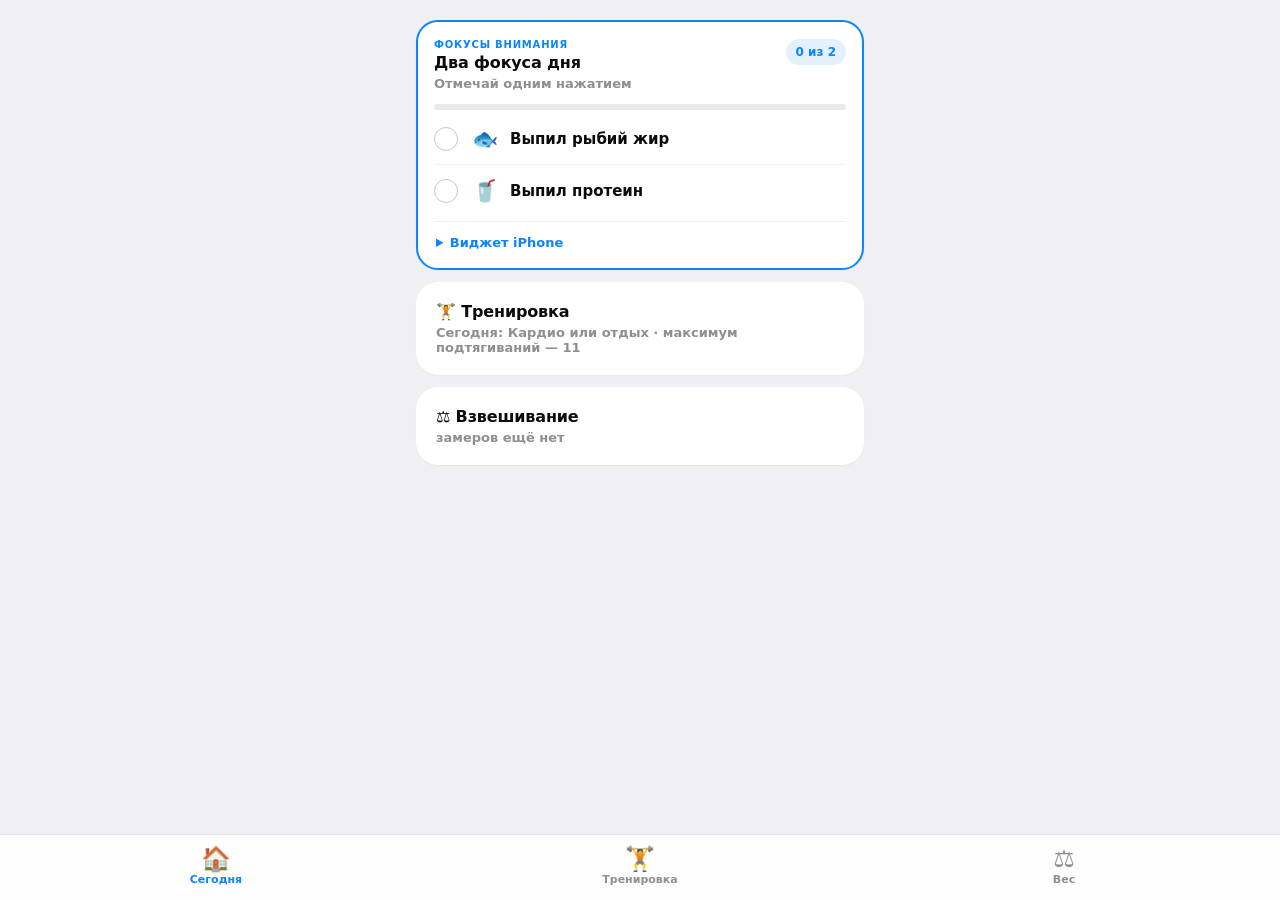
==== commit e63c065f: "deploy: обновление приложения" ====
--- a/index.html
+++ b/index.html
@@ -21,7 +21,7 @@
       <div class="habits-head">
         <div>
           <div class="habits-eyebrow">ФОКУСЫ ВНИМАНИЯ</div>
-          <div class="history-title">Пять фокусов дня</div>
+          <div class="history-title">Два фокуса дня</div>
           <div class="history-sub" id="habits-summary"></div>
         </div>
         <div class="habits-count" id="habits-count"></div>
@@ -33,25 +33,10 @@
           <span class="habit-icon" aria-hidden="true">🐟</span>
           <span class="habit-name">Выпил рыбий жир</span>
         </button>
-        <button type="button" class="habit-row" id="habit-meditation" aria-pressed="false">
-          <span class="habit-check" aria-hidden="true"></span>
-          <span class="habit-icon" aria-hidden="true">🧘</span>
-          <span class="habit-name">Сделал медитацию</span>
-        </button>
         <button type="button" class="habit-row" id="habit-protein" aria-pressed="false">
           <span class="habit-check" aria-hidden="true"></span>
           <span class="habit-icon" aria-hidden="true">🥤</span>
           <span class="habit-name">Выпил протеин</span>
-        </button>
-        <button type="button" class="habit-row" id="habit-creatine" aria-pressed="false">
-          <span class="habit-check" aria-hidden="true"></span>
-          <span class="habit-icon" aria-hidden="true">⚡</span>
-          <span class="habit-name">Выпил креатин</span>
-        </button>
-        <button type="button" class="habit-row" id="habit-audiobook" aria-pressed="false">
-          <span class="habit-check" aria-hidden="true"></span>
-          <span class="habit-icon" aria-hidden="true">🎧</span>
-          <span class="habit-name">Прослушал книгу</span>
         </button>
       </div>
       <details class="focus-widget-settings" id="focus-widget-settings">
@@ -68,7 +53,7 @@
             <label class="focus-widget-label" for="focus-widget-token">GitHub-токен</label>
             <input type="password" id="focus-widget-token" class="focus-widget-input" autocomplete="off" autocapitalize="off" spellcheck="false" placeholder="github_pat_…">
             <button type="button" class="btn btn-accent btn-wide" id="focus-widget-connect">Подключить виджет</button>
-            <p class="focus-widget-privacy">Токен хранится только на этом iPhone и не входит в резервную копию. В Gist передаются лишь пять отметок за сегодня.</p>
+            <p class="focus-widget-privacy">Токен хранится только на этом iPhone и не входит в резервную копию. В Gist передаются лишь две отметки за сегодня.</p>
           </div>
 
           <div id="focus-widget-connected" hidden>
@@ -95,10 +80,6 @@
       <div class="history-sub" id="hub-workout-sub"></div>
     </button>
 
-    <!-- Модуль еды временно убран из интерфейса (CEO 18.08.2026).
-         Экран, логика и данны сохранены; для возврата достаточно снять hidden
-         с #food-tile и #tab-food. -->
-    <button type="button" class="card card-btn" id="food-tile" hidden>Еда 🍽</button>
 
     <button type="button" class="card card-btn" id="hub-weights-tile">
       <div class="history-title">⚖️ Взвешивание</div>
@@ -110,6 +91,15 @@
 
   <!-- Экран: Тренировка -->
   <section id="screen-workout" hidden>
+    <div class="workout-venue card" id="workout-venue" hidden>
+      <div class="workout-venue-label">Где тренируешься сегодня?</div>
+      <div class="workout-venue-options" role="group" aria-label="Место тренировки">
+        <button type="button" class="workout-venue-button" id="workout-venue-gym" aria-pressed="true">🏋️ Фитнес-клуб</button>
+        <button type="button" class="workout-venue-button" id="workout-venue-home" aria-pressed="false">🏠 Дома</button>
+      </div>
+      <div class="workout-venue-status" id="workout-venue-status"></div>
+    </div>
+
     <div class="card big">
       <div class="workout-eyebrow" id="workout-program">ПЛАН НА СЕГОДНЯ</div>
       <h1 id="workout-title"></h1>
@@ -291,73 +281,6 @@
     <button type="button" class="btn btn-wide btn-accent" id="run-done">Готово</button>
   </section>
 
-  <!-- Экран: Еда (дневник калорий; дизайн_питание_фото_еды.md) -->
-  <section id="screen-food" hidden>
-    <div class="hd"><span class="step">Еда</span></div>
-
-    <div class="card flash" id="food-flash" hidden></div>
-
-    <div class="card big">
-      <h1 id="food-totals-kcal"></h1>
-      <div class="bar"><div class="bar-fill" id="food-bar-kcal"></div></div>
-      <div class="s" id="food-totals-protein"></div>
-      <div class="bar"><div class="bar-fill accent" id="food-bar-protein"></div></div>
-    </div>
-
-    <button type="button" class="card accent card-btn" id="food-pending-tile" hidden></button>
-
-    <div class="card mini" id="food-busy" hidden><div class="v">Распознаю… ⏳</div></div>
-
-    <div class="card" id="food-draft" hidden>
-      <div class="l">Проверь и запиши</div>
-      <div class="input-row">
-        <input type="text" id="food-draft-name" placeholder="название блюда">
-      </div>
-      <div class="input-row">
-        <input type="number" inputmode="numeric" id="food-draft-kcal" placeholder="ккал">
-        <input type="number" inputmode="numeric" id="food-draft-protein" placeholder="белок, г">
-      </div>
-      <div class="grid grid3" id="food-portion-row">
-        <button type="button" class="btn" id="food-portion-half">½ порции</button>
-        <button type="button" class="btn" id="food-portion-one">1</button>
-        <button type="button" class="btn" id="food-portion-big">1½</button>
-      </div>
-      <div class="grid grid2">
-        <button type="button" class="btn btn-accent" id="food-draft-save">Записать</button>
-        <button type="button" class="btn" id="food-draft-cancel">Отмена</button>
-      </div>
-      <button type="button" class="btn btn-wide btn-danger" id="food-draft-delete" hidden>Удалить запись</button>
-    </div>
-
-    <div id="food-list"></div>
-
-    <div class="grid grid2">
-      <button type="button" class="btn btn-accent" id="food-photo-btn">📷 Фото</button>
-      <button type="button" class="btn" id="food-text-btn">✍️ Текстом</button>
-    </div>
-    <input type="file" id="food-file-input" accept="image/*" hidden>
-
-    <div class="input-row" id="food-text-row" hidden>
-      <input type="text" id="food-text-input" placeholder="напр. 2 яйца и творог 200 г">
-      <button type="button" class="btn btn-accent" id="food-text-submit">Оценить</button>
-    </div>
-
-    <div class="error" id="food-error" hidden></div>
-
-    <div class="card" id="food-settings" hidden>
-      <div class="l">Настройки еды</div>
-      <input type="password" id="food-key-input" placeholder="Ключ API (sk-ant-…)">
-      <div class="input-row">
-        <input type="number" inputmode="numeric" id="food-goal-kcal" placeholder="цель, ккал">
-        <input type="number" inputmode="numeric" id="food-goal-protein" placeholder="цель белка, г">
-      </div>
-      <button type="button" class="btn btn-wide" id="food-settings-save">Сохранить настройки</button>
-    </div>
-    <button type="button" class="btn btn-wide" id="food-settings-btn">⚙️ Настройки еды</button>
-
-    <button type="button" class="btn btn-wide" id="food-back">← Сегодня</button>
-  </section>
-
   <!-- Экран: Взвешивание (дизайн_v7_хаб_и_взвешивание.md, раздел 2) -->
   <section id="screen-weights" hidden>
     <div class="hd"><span class="step">Взвешивание</span></div>
@@ -427,6 +350,12 @@
     </div>
     <input type="file" id="weights-file-input" accept="image/*" multiple hidden>
 
+    <details class="card" id="weights-settings">
+      <summary>Настройки распознавания</summary>
+      <label for="weights-key-input">Ключ API Claude для скриншотов весов</label>
+      <input type="password" id="weights-key-input" autocomplete="off" autocapitalize="off" spellcheck="false" placeholder="sk-ant-…">
+      <button type="button" class="btn btn-wide" id="weights-settings-save">Сохранить ключ</button>
+    </details>
     <div class="error" id="weights-error" hidden></div>
   </section>
 
@@ -439,7 +368,6 @@
 <nav id="tabbar">
   <button type="button" class="tab" id="tab-today"><span class="i">🏠</span>Сегодня</button>
   <button type="button" class="tab" id="tab-workout"><span class="i">🏋️</span>Тренировка</button>
-  <button type="button" class="tab" id="tab-food" hidden><span class="i">🍽</span>Еда</button>
   <button type="button" class="tab" id="tab-weights"><span class="i">⚖️</span>Вес</button>
 </nav>
 <div id="app-version" class="app-version" hidden></div>
--- a/style.css
+++ b/style.css
@@ -29,6 +29,43 @@
 .workout-guidance-label { color: #8E8E93; font-size: 10px; font-weight: 800; letter-spacing: .06em; }
 .workout-eyebrow { margin-bottom: 4px; }
 .workout-guidance-label { margin: 14px 0 4px; }
+.workout-venue { padding: 15px; }
+.workout-venue-label {
+  margin: 0 2px 10px;
+  font-size: 14px;
+  font-weight: 800;
+}
+.workout-venue-options {
+  display: grid;
+  grid-template-columns: 1.35fr 1fr;
+  gap: 5px;
+  padding: 4px;
+  border-radius: 15px;
+  background: #EFEFF4;
+}
+.workout-venue-button {
+  min-height: 44px;
+  border: 0;
+  border-radius: 12px;
+  color: #636366;
+  background: transparent;
+  font: inherit;
+  font-size: 14px;
+  font-weight: 750;
+  cursor: pointer;
+}
+.workout-venue-button.selected {
+  color: #0A67D8;
+  background: #fff;
+  box-shadow: 0 1px 5px rgba(0, 0, 0, .09);
+}
+.workout-venue-status {
+  margin: 9px 2px 0;
+  color: #636366;
+  font-size: 12px;
+  font-weight: 650;
+  line-height: 1.35;
+}
 .card.accent { background: #0A84FF; color: #fff; }
 .card.accent .s { color: #cfe4ff; }
 .card.accent .history-sub { color: #cfe4ff; }
@@ -209,7 +246,6 @@
 }
 body.focus-viewer #tabbar,
 body.focus-viewer #hub-workout-tile,
-body.focus-viewer #food-tile,
 body.focus-viewer #hub-weights-tile { display: none !important; }
 body.focus-viewer .habit-row { pointer-events: none; cursor: default; }
 
@@ -605,14 +641,8 @@
 .history-line.skipped { color: #8E8E93; }
 .line-edit { background: none; border: none; font-size: 16px; padding: 4px; cursor: pointer; }
 
-/* Модуль «Еда»: прогресс-бары дня */
-.bar { height: 8px; border-radius: 4px; background: rgba(120,120,128,.16); margin: 6px 0 10px; overflow: hidden; }
-.bar-fill { height: 100%; border-radius: 4px; background: #34C759; transition: width .2s; }
-.bar-fill.accent { background: #0A84FF; }
-.bar-fill.over { background: #FF3B30; }
-
 /* Нижняя панель вкладок (дизайн_v7_хаб_и_взвешивание.md, раздел 1). Видна на
-   экранах-разделах (today/workout/food/weights/history), скрыта в фокус-режимах —
+   экранах-разделах (today/workout/weights/history), скрыта в фокус-режимах —
    управляется через showScreen()/body.no-tabbar в screens.js. */
 #tabbar {
   position: fixed; left: 0; right: 0; bottom: 0;
